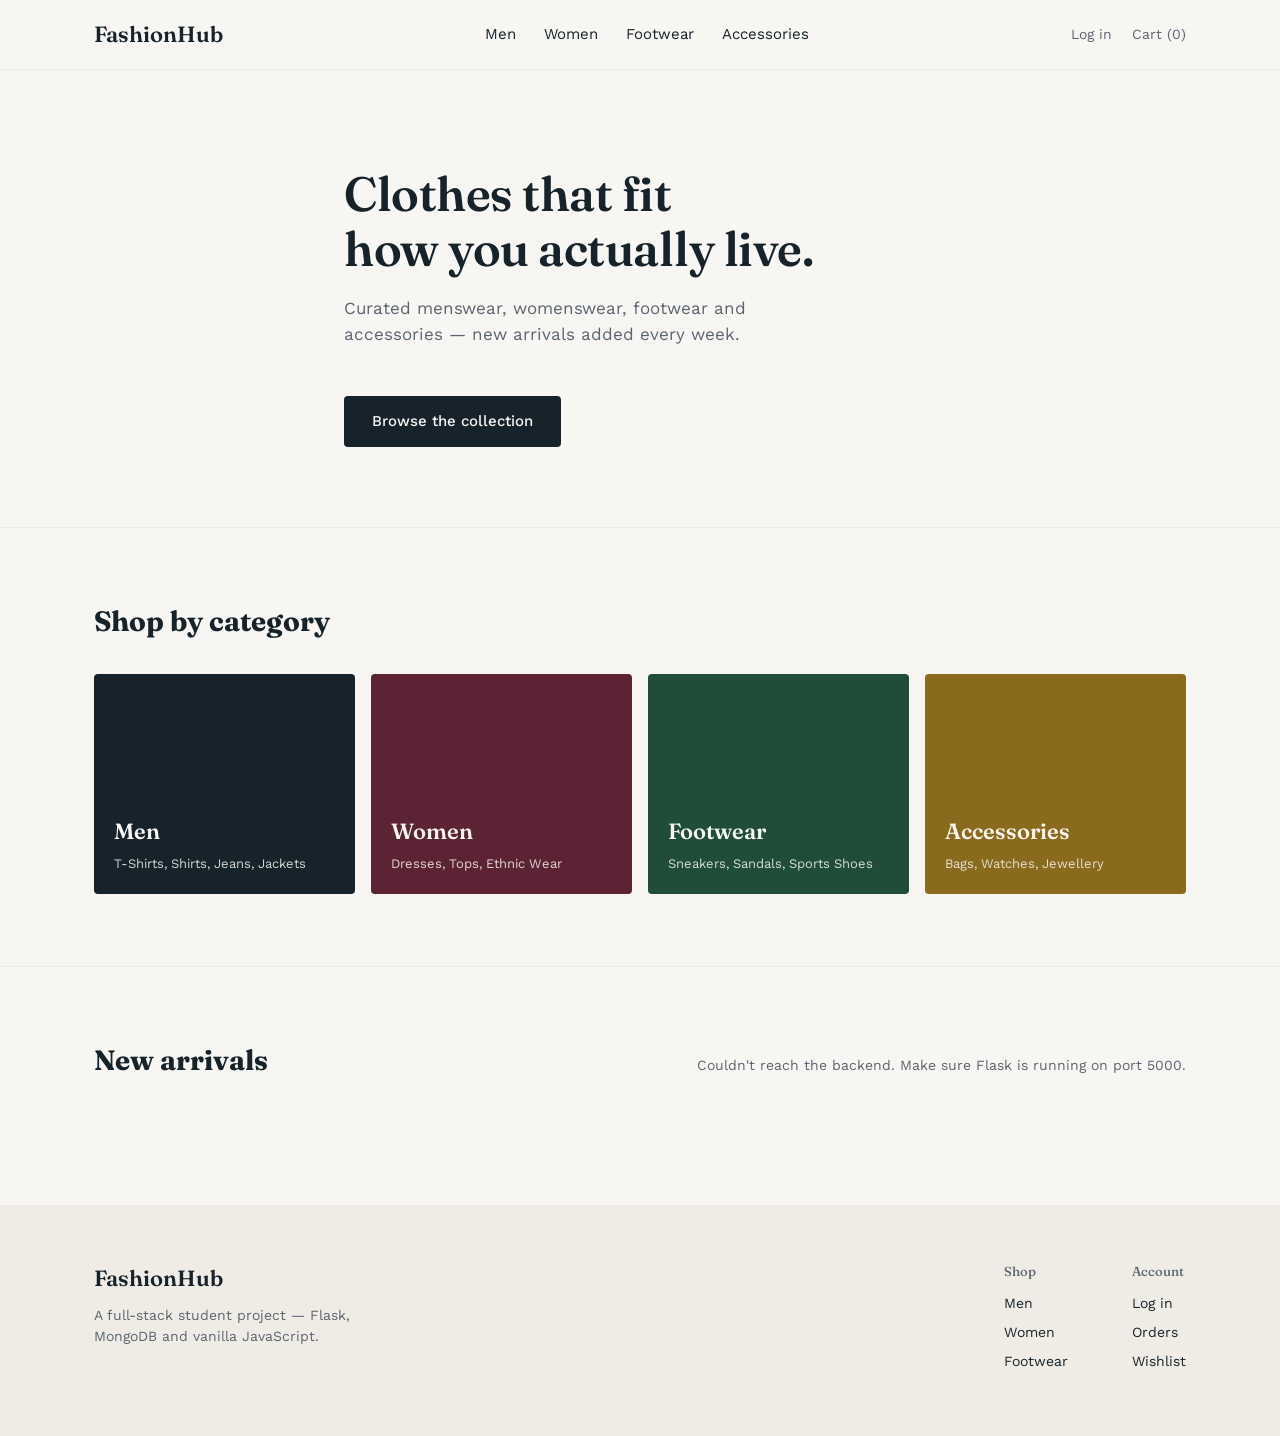
==== frontend/admin/index.html @ f81690f2 "Add admin dashboard and product management" ====
<!DOCTYPE html>
<html lang="en">
<head>
    <meta charset="UTF-8">
    <meta name="viewport" content="width=device-width, initial-scale=1.0">

    <title>FashionHub Admin Dashboard</title>

    <link rel="stylesheet" href="css/admin.css">
</head>

<body>

    <div class="admin-container">

        <!-- Sidebar -->
        <aside class="sidebar">

            <div class="logo">
                <h2>FashionHub</h2>
                <span>ADMIN PANEL</span>
            </div>

            <nav class="sidebar-nav">

                <a href="index.html" class="nav-item active">
                    <span>📊</span>
                    Dashboard
                </a>

                <a href="products.html" class="nav-item">
                    <span>📦</span>
                    Products
                </a>

                <a href="orders.html" class="nav-item">
                    <span>🛒</span>
                    Orders
                </a>

                <a href="users.html" class="nav-item">
                    <span>👥</span>
                    Users
                </a>

                <a href="reviews.html" class="nav-item">
                    <span>⭐</span>
                    Reviews
                </a>

            </nav>

            <button id="logoutBtn" class="logout-btn">
                🚪 Logout
            </button>

        </aside>


        <!-- Main Content -->
        <main class="main-content">

            <!-- Top Header -->
            <header class="top-header">

                <div>
                    <h1>Dashboard</h1>
                    <p>Welcome back, Admin 👋</p>
                </div>

                <div class="admin-profile">
                    <div class="profile-icon">A</div>

                    <div>
                        <strong id="adminName">Admin</strong>
                        <small>Administrator</small>
                    </div>
                </div>

            </header>


            <!-- Dashboard Cards -->
            <section class="stats-grid">

                <div class="stat-card">
                    <div class="stat-icon users-icon">👥</div>

                    <div>
                        <p>Total Users</p>
                        <h2 id="totalUsers">0</h2>
                    </div>
                </div>


                <div class="stat-card">
                    <div class="stat-icon products-icon">📦</div>

                    <div>
                        <p>Total Products</p>
                        <h2 id="totalProducts">0</h2>
                    </div>
                </div>


                <div class="stat-card">
                    <div class="stat-icon orders-icon">🛒</div>

                    <div>
                        <p>Total Orders</p>
                        <h2 id="totalOrders">0</h2>
                    </div>
                </div>

            </section>


            <!-- Recent Orders -->
            <section class="dashboard-section">

                <div class="section-header">
                    <div>
                        <h2>Recent Orders</h2>
                        <p>Latest orders from your store</p>
                    </div>

                    <a href="orders.html" class="view-all">
                        View All →
                    </a>
                </div>


                <div class="table-container">

                    <table>

                        <thead>
                            <tr>
                                <th>Order ID</th>
                                <th>Customer</th>
                                <th>Amount</th>
                                <th>Status</th>
                                <th>Date</th>
                            </tr>
                        </thead>

                        <tbody id="ordersTable">

                            <tr>
                                <td colspan="5" class="empty-message">
                                    No orders available
                                </td>
                            </tr>

                        </tbody>

                    </table>

                </div>

            </section>


            <!-- Quick Actions -->
            <section class="dashboard-section">

                <div class="section-header">
                    <div>
                        <h2>Quick Actions</h2>
                        <p>Manage your store quickly</p>
                    </div>
                </div>


                <div class="quick-actions">

                    <a href="products.html" class="action-card">
                        <span>➕</span>
                        <div>
                            <strong>Add Product</strong>
                            <small>Create a new product</small>
                        </div>
                    </a>


                    <a href="orders.html" class="action-card">
                        <span>📋</span>
                        <div>
                            <strong>Manage Orders</strong>
                            <small>View and update orders</small>
                        </div>
                    </a>


                    <a href="users.html" class="action-card">
                        <span>👤</span>
                        <div>
                            <strong>Manage Users</strong>
                            <small>View registered users</small>
                        </div>
                    </a>


                    <a href="reviews.html" class="action-card">
                        <span>⭐</span>
                        <div>
                            <strong>Manage Reviews</strong>
                            <small>Review customer feedback</small>
                        </div>
                    </a>

                </div>

            </section>

        </main>

    </div>


    <script src="js/admin.js"></script>

</body>
</html>
---- frontend/admin/css/admin.css ----
/* =========================================
   FashionHub Admin Dashboard
   ========================================= */

* {
    margin: 0;
    padding: 0;
    box-sizing: border-box;
}

body {
    font-family: Arial, Helvetica, sans-serif;
    background: #f5f6fa;
    color: #1f2937;
}

/* =========================================
   Main Layout
   ========================================= */

.admin-container {
    display: flex;
    min-height: 100vh;
}


/* =========================================
   Sidebar
   ========================================= */

.sidebar {
    width: 250px;
    min-height: 100vh;
    background: #111827;
    color: white;
    padding: 25px 18px;
    display: flex;
    flex-direction: column;
    position: fixed;
    left: 0;
    top: 0;
    bottom: 0;
}

.logo {
    padding: 5px 12px 30px;
    border-bottom: 1px solid #374151;
}

.logo h2 {
    font-size: 24px;
    letter-spacing: 0.5px;
}

.logo span {
    display: block;
    margin-top: 5px;
    font-size: 11px;
    color: #9ca3af;
    letter-spacing: 1.5px;
}


/* Navigation */

.sidebar-nav {
    margin-top: 25px;
}

.nav-item {
    display: flex;
    align-items: center;
    gap: 13px;
    text-decoration: none;
    color: #d1d5db;
    padding: 13px 15px;
    margin-bottom: 7px;
    border-radius: 8px;
    font-size: 15px;
    transition: 0.2s;
}

.nav-item span {
    width: 22px;
    text-align: center;
}

.nav-item:hover {
    background: #1f2937;
    color: white;
}

.nav-item.active {
    background: #2563eb;
    color: white;
}


/* Logout */

.logout-btn {
    margin-top: auto;
    border: none;
    background: #1f2937;
    color: #d1d5db;
    padding: 13px 15px;
    border-radius: 8px;
    text-align: left;
    font-size: 15px;
    cursor: pointer;
    transition: 0.2s;
}

.logout-btn:hover {
    background: #374151;
    color: white;
}


/* =========================================
   Main Content
   ========================================= */

.main-content {
    margin-left: 250px;
    width: calc(100% - 250px);
    padding: 30px;
}


/* =========================================
   Header
   ========================================= */

.top-header {
    display: flex;
    justify-content: space-between;
    align-items: center;
    margin-bottom: 30px;
}

.top-header h1 {
    font-size: 30px;
    margin-bottom: 6px;
}

.top-header p {
    color: #6b7280;
    font-size: 14px;
}


/* Admin Profile */

.admin-profile {
    display: flex;
    align-items: center;
    gap: 10px;
}

.profile-icon {
    width: 42px;
    height: 42px;
    border-radius: 50%;
    background: #2563eb;
    color: white;
    display: flex;
    align-items: center;
    justify-content: center;
    font-weight: bold;
}

.admin-profile strong {
    display: block;
    font-size: 14px;
}

.admin-profile small {
    color: #6b7280;
    font-size: 12px;
}


/* =========================================
   Statistics Cards
   ========================================= */

.stats-grid {
    display: grid;
    grid-template-columns: repeat(3, 1fr);
    gap: 20px;
    margin-bottom: 30px;
}

.stat-card {
    background: white;
    border-radius: 12px;
    padding: 22px;
    display: flex;
    align-items: center;
    gap: 17px;
    border: 1px solid #e5e7eb;
    box-shadow: 0 2px 8px rgba(0, 0, 0, 0.04);
}

.stat-icon {
    width: 55px;
    height: 55px;
    border-radius: 10px;
    display: flex;
    align-items: center;
    justify-content: center;
    font-size: 25px;
}

.users-icon {
    background: #e8f0ff;
}

.products-icon {
    background: #eafaf1;
}

.orders-icon {
    background: #fff4e5;
}

.stat-card p {
    color: #6b7280;
    font-size: 13px;
    margin-bottom: 6px;
}

.stat-card h2 {
    font-size: 27px;
    color: #111827;
}


/* =========================================
   Dashboard Sections
   ========================================= */

.dashboard-section {
    background: white;
    border: 1px solid #e5e7eb;
    border-radius: 12px;
    padding: 24px;
    margin-bottom: 25px;
    box-shadow: 0 2px 8px rgba(0, 0, 0, 0.03);
}

.section-header {
    display: flex;
    justify-content: space-between;
    align-items: center;
    margin-bottom: 20px;
}

.section-header h2 {
    font-size: 19px;
    margin-bottom: 5px;
}

.section-header p {
    color: #6b7280;
    font-size: 13px;
}

.view-all {
    color: #2563eb;
    text-decoration: none;
    font-size: 13px;
    font-weight: bold;
}

.view-all:hover {
    text-decoration: underline;
}


/* =========================================
   Orders Table
   ========================================= */

.table-container {
    width: 100%;
    overflow-x: auto;
}

table {
    width: 100%;
    border-collapse: collapse;
}

thead {
    background: #f9fafb;
}

th {
    text-align: left;
    padding: 13px;
    font-size: 12px;
    color: #6b7280;
    text-transform: uppercase;
    letter-spacing: 0.4px;
}

td {
    padding: 15px 13px;
    border-top: 1px solid #e5e7eb;
    font-size: 13px;
}

.empty-message {
    text-align: center;
    color: #9ca3af;
    padding: 30px;
}


/* =========================================
   Quick Actions
   ========================================= */

.quick-actions {
    display: grid;
    grid-template-columns: repeat(4, 1fr);
    gap: 15px;
}

.action-card {
    display: flex;
    align-items: center;
    gap: 13px;
    text-decoration: none;
    color: #1f2937;
    border: 1px solid #e5e7eb;
    border-radius: 9px;
    padding: 17px;
    transition: 0.2s;
}

.action-card > span {
    font-size: 23px;
}

.action-card strong {
    display: block;
    font-size: 13px;
    margin-bottom: 4px;
}

.action-card small {
    color: #6b7280;
    font-size: 11px;
}

.action-card:hover {
    border-color: #2563eb;
    transform: translateY(-2px);
    box-shadow: 0 4px 12px rgba(0, 0, 0, 0.06);
}


/* =========================================
   Responsive Design
   ========================================= */

@media (max-width: 1000px) {

    .stats-grid {
        grid-template-columns: repeat(2, 1fr);
    }

    .quick-actions {
        grid-template-columns: repeat(2, 1fr);
    }
}


@media (max-width: 700px) {

    .sidebar {
        width: 70px;
        padding: 20px 10px;
    }

    .logo h2 {
        font-size: 0;
    }

    .logo h2::after {
        content: "F";
        font-size: 24px;
    }

    .logo span,
    .nav-item {
        font-size: 0;
    }

    .nav-item {
        justify-content: center;
    }

    .nav-item span {
        font-size: 18px;
    }

    .logout-btn {
        text-align: center;
        font-size: 0;
    }

    .logout-btn:first-letter {
        font-size: 18px;
    }

    .main-content {
        margin-left: 70px;
        width: calc(100% - 70px);
        padding: 20px;
    }

    .stats-grid {
        grid-template-columns: 1fr;
    }

    .quick-actions {
        grid-template-columns: 1fr;
    }

    .top-header {
        align-items: flex-start;
    }

    .admin-profile {
        display: none;
    }
}
/* =========================================
   Order Status
   ========================================= */

.status {
    display: inline-block;
    padding: 5px 9px;
    border-radius: 20px;
    font-size: 11px;
    font-weight: bold;
}

.status-placed {
    background: #e8f0ff;
    color: #2563eb;
}

.status-processing {
    background: #fff4e5;
    color: #d97706;
}

.status-shipped {
    background: #f3e8ff;
    color: #7c3aed;
}

.status-delivered {
    background: #eafaf1;
    color: #15803d;
}

.status-cancelled {
    background: #fee2e2;
    color: #dc2626;
}
/* =========================================
   Products Page
   ========================================= */

.primary-btn {
    border: none;
    background: #2563eb;
    color: white;
    padding: 11px 17px;
    border-radius: 7px;
    font-size: 14px;
    font-weight: 600;
    cursor: pointer;
    transition: 0.2s;
}

.primary-btn:hover {
    background: #1d4ed8;
}


/* Product Toolbar */

.product-toolbar {
    display: flex;
    gap: 15px;
    margin-bottom: 20px;
}

.search-box {
    flex: 1;
}

.search-box input,
.product-toolbar select {
    width: 100%;
    padding: 12px 14px;
    border: 1px solid #d1d5db;
    border-radius: 8px;
    background: white;
    font-size: 14px;
    outline: none;
}

.product-toolbar select {
    width: 200px;
}

.search-box input:focus,
.product-toolbar select:focus {
    border-color: #2563eb;
}


/* Product Information */

.product-info {
    display: flex;
    align-items: center;
    gap: 12px;
    min-width: 230px;
}

.product-info img,
.product-placeholder {
    width: 48px;
    height: 48px;
    border-radius: 7px;
    object-fit: cover;
}

.product-placeholder {
    background: #f3f4f6;
    display: flex;
    align-items: center;
    justify-content: center;
    font-size: 20px;
}

.product-info strong {
    display: block;
    font-size: 13px;
    margin-bottom: 4px;
}

.product-info small {
    display: block;
    color: #9ca3af;
    font-size: 10px;
    max-width: 150px;
    overflow: hidden;
    text-overflow: ellipsis;
}


/* Stock */

.stock-good,
.stock-low,
.stock-out {
    display: inline-block;
    padding: 5px 9px;
    border-radius: 15px;
    font-size: 11px;
    font-weight: bold;
}

.stock-good {
    background: #eafaf1;
    color: #15803d;
}

.stock-low {
    background: #fff4e5;
    color: #d97706;
}

.stock-out {
    background: #fee2e2;
    color: #dc2626;
}


/* Action Buttons */

.action-buttons {
    display: flex;
    gap: 7px;
}

.edit-btn,
.delete-btn {
    border: none;
    padding: 7px 10px;
    border-radius: 6px;
    font-size: 11px;
    font-weight: 600;
    cursor: pointer;
}

.edit-btn {
    background: #e8f0ff;
    color: #2563eb;
}

.edit-btn:hover {
    background: #dbe7ff;
}

.delete-btn {
    background: #fee2e2;
    color: #dc2626;
}

.delete-btn:hover {
    background: #fecaca;
}


/* =========================================
   Product Modal
   ========================================= */

.modal {
    position: fixed;
    inset: 0;
    background: rgba(17, 24, 39, 0.55);
    display: none;
    align-items: center;
    justify-content: center;
    padding: 20px;
    z-index: 1000;
}

.modal.show {
    display: flex;
}

.modal-content {
    width: 100%;
    max-width: 550px;
    max-height: 90vh;
    overflow-y: auto;
    background: white;
    border-radius: 12px;
    padding: 25px;
    box-shadow: 0 15px 40px rgba(0, 0, 0, 0.2);
}

.modal-header {
    display: flex;
    justify-content: space-between;
    align-items: flex-start;
    margin-bottom: 25px;
}

.modal-header h2 {
    font-size: 21px;
    margin-bottom: 5px;
}

.modal-header p {
    color: #6b7280;
    font-size: 13px;
}

.close-btn {
    border: none;
    background: transparent;
    color: #6b7280;
    font-size: 28px;
    line-height: 1;
    cursor: pointer;
}

.close-btn:hover {
    color: #111827;
}


/* Form */

.form-group {
    margin-bottom: 17px;
}

.form-group label {
    display: block;
    margin-bottom: 7px;
    font-size: 13px;
    font-weight: 600;
    color: #374151;
}

.form-group input,
.form-group select,
.form-group textarea {
    width: 100%;
    padding: 11px 12px;
    border: 1px solid #d1d5db;
    border-radius: 7px;
    font-family: inherit;
    font-size: 13px;
    outline: none;
}

.form-group textarea {
    resize: vertical;
}

.form-group input:focus,
.form-group select:focus,
.form-group textarea:focus {
    border-color: #2563eb;
}

.form-row {
    display: grid;
    grid-template-columns: 1fr 1fr;
    gap: 15px;
}

.form-actions {
    display: flex;
    justify-content: flex-end;
    gap: 10px;
    margin-top: 25px;
}

.secondary-btn {
    border: 1px solid #d1d5db;
    background: white;
    color: #374151;
    padding: 11px 17px;
    border-radius: 7px;
    font-size: 13px;
    font-weight: 600;
    cursor: pointer;
}

.secondary-btn:hover {
    background: #f9fafb;
}


/* =========================================
   Products Responsive
   ========================================= */

@media (max-width: 700px) {

    .top-header {
        gap: 15px;
        flex-wrap: wrap;
    }

    .product-toolbar {
        flex-direction: column;
    }

    .product-toolbar select {
        width: 100%;
    }

    .form-row {
        grid-template-columns: 1fr;
        gap: 0;
    }

    .modal-content {
        padding: 20px;
    }
}
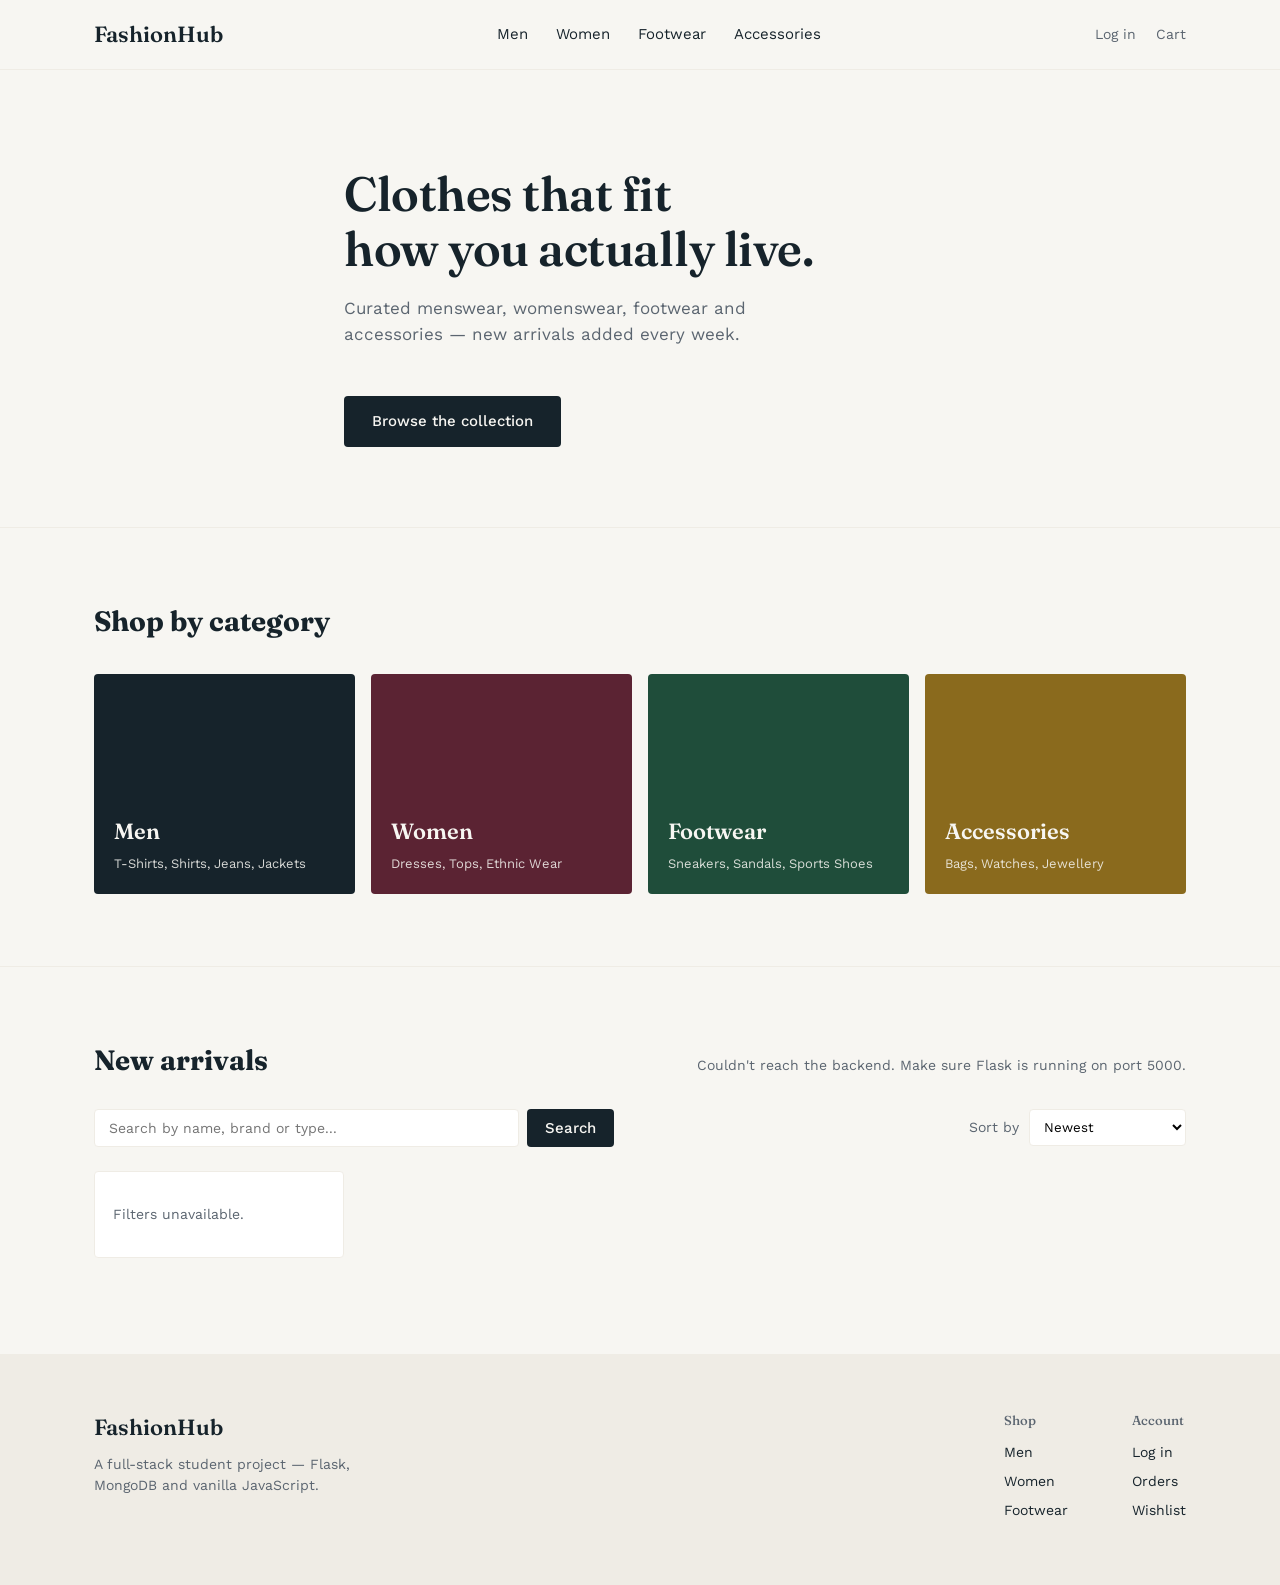
==== commit 07c84eef: "Deployment ready with product photos" ====
--- a/frontend/admin/index.html
+++ b/frontend/admin/index.html
@@ -218,6 +218,7 @@
     </div>
 
 
+    <script src="../js/config.js"></script>
     <script src="js/admin.js"></script>
 
 </body>
